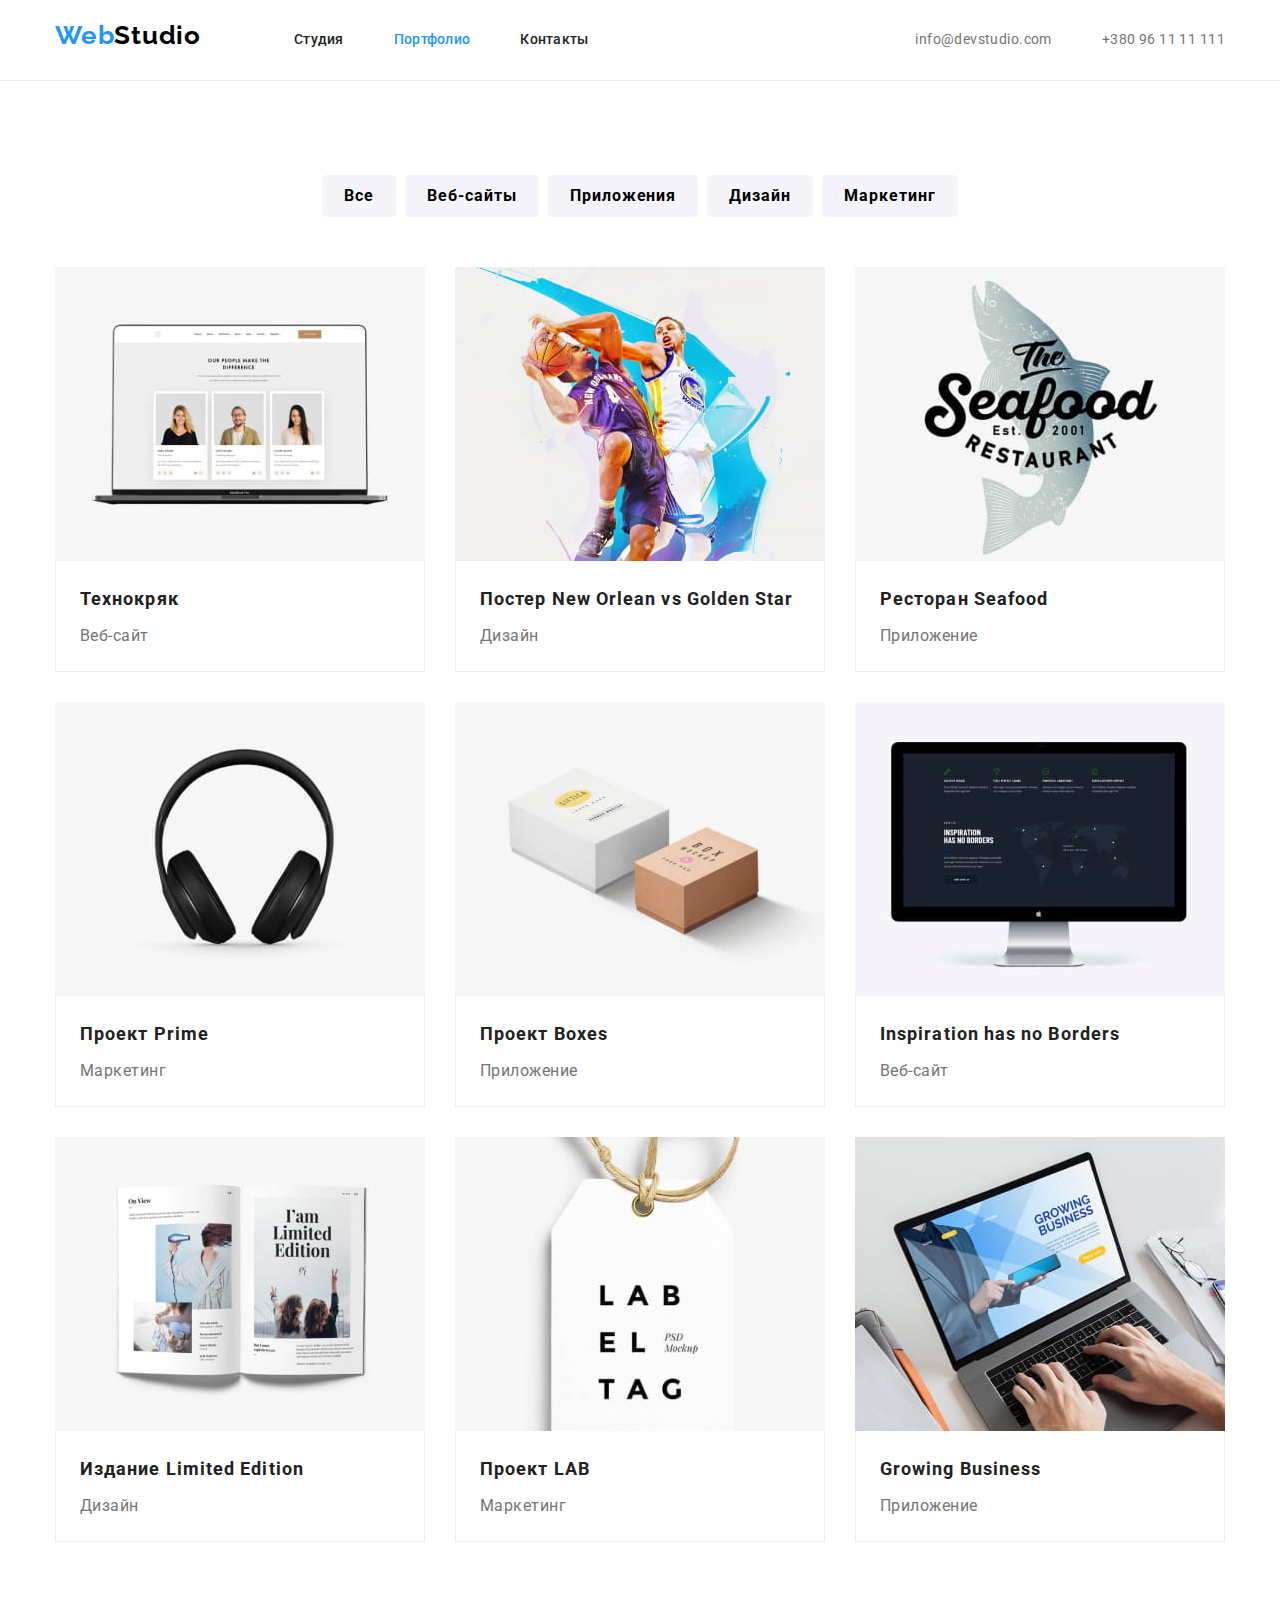
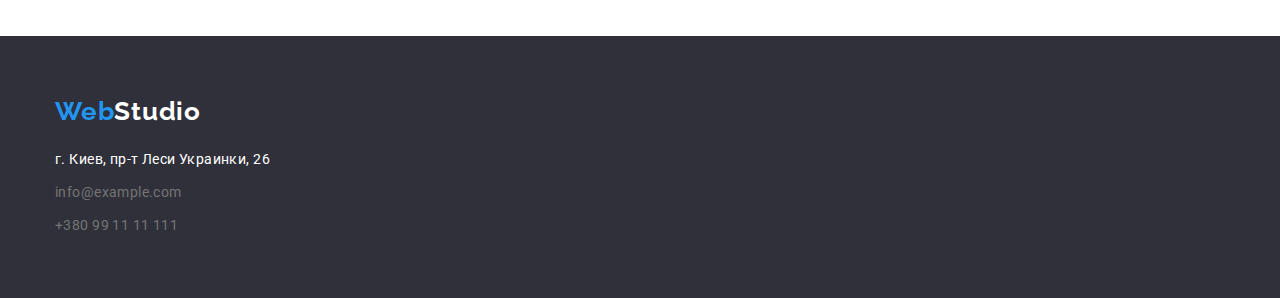
==== portfolio.html @ d559161b "залил проект" ====
<!DOCTYPE html>
<html lang="ru">
  <head>
    <meta charset="UTF-8" />
    <meta http-equiv="X-UA-Compatible" content="IE=edge" />
    <meta name="viewport" content="width=device-width, initial-scale=1.0" />
    <title>WebStudio</title>
    <link rel="preconnect" href="https://fonts.gstatic.com" />
    <link
      href="https://fonts.googleapis.com/css2?family=Raleway:wght@700&family=Roboto:wght@400;500;700;900&display=swap"
      rel="stylesheet"
    />
    <link
      rel="stylesheet"
      href="https://cdnjs.cloudflare.com/ajax/libs/modern-normalize/0.2.0/modern-normalize.min.css"
    />
    <link rel="stylesheet" href="./css/styles.css" />
  </head>
  <body>
    <!--Навигация-->
    <header>
      <div class="container">
        <nav class="navigation">
          <a class="logo-link link" href="./index.html"
            ><span class="blue-logo">Web</span><span class="black-logo">Studio</span></a
          >
          <ul class="nav-list list">
            <li class="nav-item"><a class="nav-link link" href="./index.html">Студия</a></li>
            <li class="nav-item"><a class="nav-link active-portfolio link" href="./portfolio.html">Портфолио</a></li>
            <li class="nav-item"><a class="nav-link link" href="">Контакты</a></li>
          </ul>

          <ul class="contact-list list">
            <li class="contact-item"><a class="link" href="mailto:info@devstudio.com">info@devstudio.com</a></li>
            <li class="contact-item"><a class="link" href="tel:+380961111111">+380 96 11 11 111</a></li>
          </ul>
        </nav>
      </div>
    </header>

    <!-- Портфолио -->
    <main>
      <h1 class="visually-hidden">Портфолио</h1>

      <section class="portfolio-section">
        <div class="container">
          <ul class="portfolio-list list">
            <li class="buttons-item"><button type="button" class="buttons-portfolio button">Все</button></li>
            <li class="buttons-item"><button type="button" class="buttons-portfolio button">Веб-сайты</button></li>
            <li class="buttons-item"><button type="button" class="buttons-portfolio button">Приложения</button></li>
            <li class="buttons-item"><button type="button" class="buttons-portfolio button">Дизайн</button></li>
            <li class="buttons-item"><button type="button" class="buttons-portfolio button">Маркетинг</button></li>
          </ul>

          <ul class="examples-list grid list">
            <li class="grid-item examples-item">
              <a class="examples-link" href=""
                ><img src="./images/portfolio/technocrack.jpg" width="370" alt="Технокряк" />
                <div class="examples-item-block">
                  <h2 class="examples-title title">Технокряк</h2>
                  <p class="element-style">Веб-сайт</p>
                </div>
              </a>
            </li>
            <li class="grid-item examples-item">
              <a class="examples-link" href=""
                ><img src="./images/portfolio/posterneworl.jpg" width="370" alt="Постер New Orlean vs Golden Star" />
                <div class="examples-item-block">
                  <h2 class="examples-title title">Постер New Orlean vs Golden Star</h2>
                  <p class="element-style">Дизайн</p>
                </div>
              </a>
            </li>
            <li class="grid-item examples-item">
              <a class="examples-link" href=""
                ><img src="./images/portfolio/seafood.jpg" width="370" alt="Ресторан Seafood" />
                <div class="examples-item-block">
                  <h2 class="examples-title title">Ресторан Seafood</h2>
                  <p class="element-style">Приложение</p>
                </div>
              </a>
            </li>
            <li class="grid-item examples-item">
              <a class="examples-link" href=""
                ><img src="./images/portfolio/prime.jpg" width="370" alt="Проект Prime" />
                <div class="examples-item-block">
                  <h2 class="examples-title title">Проект Prime</h2>
                  <p class="element-style">Маркетинг</p>
                </div>
              </a>
            </li>
            <li class="grid-item examples-item">
              <a class="examples-link" href=""
                ><img src="./images/portfolio/boxes.jpg" width="370" alt="Проект Boxes" />
                <div class="examples-item-block">
                  <h2 class="examples-title title">Проект Boxes</h2>
                  <p class="element-style">Приложение</p>
                </div>
              </a>
            </li>
            <li class="grid-item examples-item">
              <a class="examples-link" href=""
                ><img src="./images/portfolio/inpiration.jpg" width="370" alt="Inspiration has no Borders" />
                <div class="examples-item-block">
                  <h2 class="examples-title title">Inspiration has no Borders</h2>
                  <p class="element-style">Веб-сайт</p>
                </div>
              </a>
            </li>
            <li class="grid-item examples-item">
              <a class="examples-link" href=""
                ><img src="./images/portfolio/limited.jpg" width="370" alt="Издание Limited Edition" />
                <div class="examples-item-block">
                  <h2 class="examples-title title">Издание Limited Edition</h2>
                  <p class="element-style">Дизайн</p>
                </div>
              </a>
            </li>
            <li class="grid-item examples-item">
              <a class="examples-link" href=""
                ><img src="./images/portfolio/lab.jpg" width="370" alt="Проект LAB" />
                <div class="examples-item-block">
                  <h2 class="examples-title title">Проект LAB</h2>
                  <p class="element-style">Маркетинг</p>
                </div>
              </a>
            </li>
            <li class="grid-item examples-item">
              <a class="examples-link" href=""
                ><img src="./images/portfolio/growing.jpg" width="370" alt="" />
                <div class="examples-item-block">
                  <h2 class="examples-title title">Growing Business</h2>
                  <p class="element-style">Приложение</p>
                </div>
              </a>
            </li>
          </ul>
        </div>
      </section>
    </main>

    <!--Подвал сайта-->
    <footer>
      <div class="container">
        <div class="footer-block">
          <a class="footer-link link" href="./index.html"
            ><span class="blue-logo">Web</span><span class="white-logo">Studio</span></a
          >

          <address class="address">г. Киев, пр-т Леси Украинки, 26</address>

          <ul class="contact-list footer-contacts list">
            <li class="item-contact">
              <a class="link" href="mailto:info@example.com">info@example.com</a>
            </li>
            <li class="item-contact"><a class="link" href="tel:+380991111111">+380 99 11 11 111</a></li>
          </ul>
        </div>
      </div>
    </footer>
  </body>
</html>
---- css/styles.css ----
:root {
  --main-text-color: #757575;
  --title-color: #212121;
  --bg-color: #2f303a;
  --bg-button-color: #f5f4fa;
  --white-color: #ffffff;
  --link-color: #2196f3;
  --logo-black: #000000;
  --examples-border-color: #eeeeee;
  --grid-item: 1;
}

html {
  box-sizing: border-box;
}

*,
*::before,
*::after {
  box-sizing: inherit;
}

body {
  font-weight: 400;
  font-family: 'Roboto', sans-serif;
  font-size: 14px;
  line-height: 1.71;
  letter-spacing: 0.03em;
  color: var(--main-text-color);
}

h1,
h2,
h3,
h4,
h5,
h6,
p {
  margin-top: 0;
}

ul {
  margin-top: 0;
  margin-bottom: 0;
  padding-inline-start: 0;
}

p {
  margin-bottom: 0px;
}

img {
  display: block;
  max-width: 100%;
  height: auto;
}

address {
  font-style: normal;
  color: var(--white-color);
}

.visually-hidden {
  position: absolute !important;
  clip: rect(1px 1px 1px 1px);
  clip: rect(1px, 1px, 1px, 1px);
  padding: 0 !important;
  border: 0 !important;
  height: 1px !important;
  width: 1px !important;
  overflow: hidden;
}

.link {
  text-decoration: none;
  color: inherit;
}

.examples-link {
  text-decoration: none;
  color: inherit;
}

.link:hover,
.link:focus {
  color: var(--link-color);
}

.buttons-portfolio:hover,
.buttons-portfolio:focus {
  background-color: var(--link-color);
  color: var(--white-color);
}

.container {
  width: 1200px;
  padding-right: 15px;
  padding-left: 15px;
  margin-right: auto;
  margin-left: auto;
}

.grid {
  display: flex;
  flex-wrap: wrap;
  margin-left: -30px;
  margin-top: -30px;
}

.grid-item {
  flex-basis: calc((100% - 30px * var(--grid-item)) / var(--grid-item));
  margin-left: 30px;
  margin-top: 30px;
}

.nav-list {
  font-weight: 500;
  line-height: 1.14;
  letter-spacing: 0.02em;
  color: var(--title-color);
}

.active-studio {
  color: var(--link-color);
}

.active-portfolio {
  color: var(--link-color);
}

.main-title {
  display: block;
  margin-bottom: 0px;
  margin-bottom: 30px;
  font-weight: 900;
  font-size: 44px;
  line-height: 1.36;
  text-align: center;
  letter-spacing: 0.06em;
  color: var(--white-color);
}

.whatwe-do-title,
.ourteam-title {
  display: block;
  margin-bottom: 50px;
  font-weight: 700;
  font-size: 36px;
  line-height: 1.16;
  text-align: center;
  letter-spacing: 0.03em;
}

.features-title {
  text-transform: uppercase;
  margin-bottom: 10px;
  font-weight: 700;
  line-height: 1.14;
  letter-spacing: 0.03em;
}

.team-title {
  margin-bottom: 10px;
  font-weight: 500;
  font-size: 16px;
  line-height: 1.18;
  letter-spacing: 0.03em;
}

.examples-title {
  margin-bottom: 4px;
  font-weight: 700;
  font-size: 18px;
  line-height: 2;
  letter-spacing: 0.06em;
}

.title {
  color: var(--title-color);
}

.element-style {
  font-size: 16px;
  line-height: 30px;
  letter-spacing: 0.03em;
}

.button {
  font-weight: 700;
  font-size: 16px;
  line-height: 1.87;
  text-align: center;
  letter-spacing: 0.06em;
  background-color: var(--bg-button-color);
  border-style: none;
  border-radius: 5px;
  font-family: inherit;
  cursor: pointer;
  border: none;
}

.navigation {
  display: flex;
  align-items: baseline;
}

.logo-link {
  display: block;
  margin-right: 93px;
}

.nav-list {
  display: flex;
  align-items: baseline;
}

.nav-item:not(:last-child) {
  margin-right: 50px;
}

.nav-link {
  padding-top: 32px;
  padding-bottom: 32px;
  display: flex;
  margin-bottom: 0px;
}

.contact-list {
  display: flex;
  margin-left: auto;
}

.contact-item:not(:last-child) {
  margin-right: 50px;
}

header {
  border-bottom: 1px solid #ececec;
}

.order-button {
  display: inline-block;
  min-width: 200px;
  padding: 10px 32px;
  background-color: var(--link-color);
  color: var(--white-color);
}

.buttons-portfolio {
  min-width: 73px;
  padding: 6px 22px;
}

.hero-section {
  padding-top: 200px;
  padding-bottom: 200px;
}

.hero-section {
  text-align: center;
}

.hero-section {
  background-color: var(--bg-color);
}

.features-section {
  padding-top: 94px;
}

.features-item {
  --grid-item: 4;
}

.doing-section {
  padding-top: 94px;
  padding-bottom: 94px;
}

.about-item {
  --grid-item: 3;
}

.team-list {
  text-align: center;
}

.team-item {
  --grid-item: 4;
}

.team-section {
  padding-top: 94px;
  padding-bottom: 94px;
  background-color: var(--bg-button-color);
}

.item-block {
  padding: 30px 59px;
}

.footer-link {
  display: block;
  margin-bottom: 20px;
}

.address {
  display: block;
  margin-bottom: 9px;
}

.footer-contacts {
  display: block;
}

.item-contact:not(:last-child) {
  display: block;
  margin-bottom: 9px;
}

.portfolio-section {
  padding-top: 94px;
  padding-bottom: 94px;
}

.portfolio-list {
  display: flex;
  justify-content: center;
  margin-bottom: 50px;
}

.buttons-item:not(:last-child) {
  margin-right: 9px;
}

.examples-item {
  --grid-item: 3;
}

.examples-item-block {
  padding: 20px 24px;
  border-left: 1px solid var(--examples-border-color);
  border-right: 1px solid var(--examples-border-color);
  border-bottom: 1px solid var(--examples-border-color);
}

.blue-logo,
.black-logo,
.white-logo {
  font-family: 'Raleway', sans-serif;
  font-weight: 700;
  font-size: 26px;
  line-height: 1.19;
  letter-spacing: 0.03em;
  color: #2196f3;
}

.black-logo {
  color: var(--logo-black);
}

.white-logo {
  color: var(--white-color);
}

.list {
  list-style: none;
}

footer {
  padding-top: 60px;
  padding-bottom: 60px;
  background-color: var(--bg-color);
}
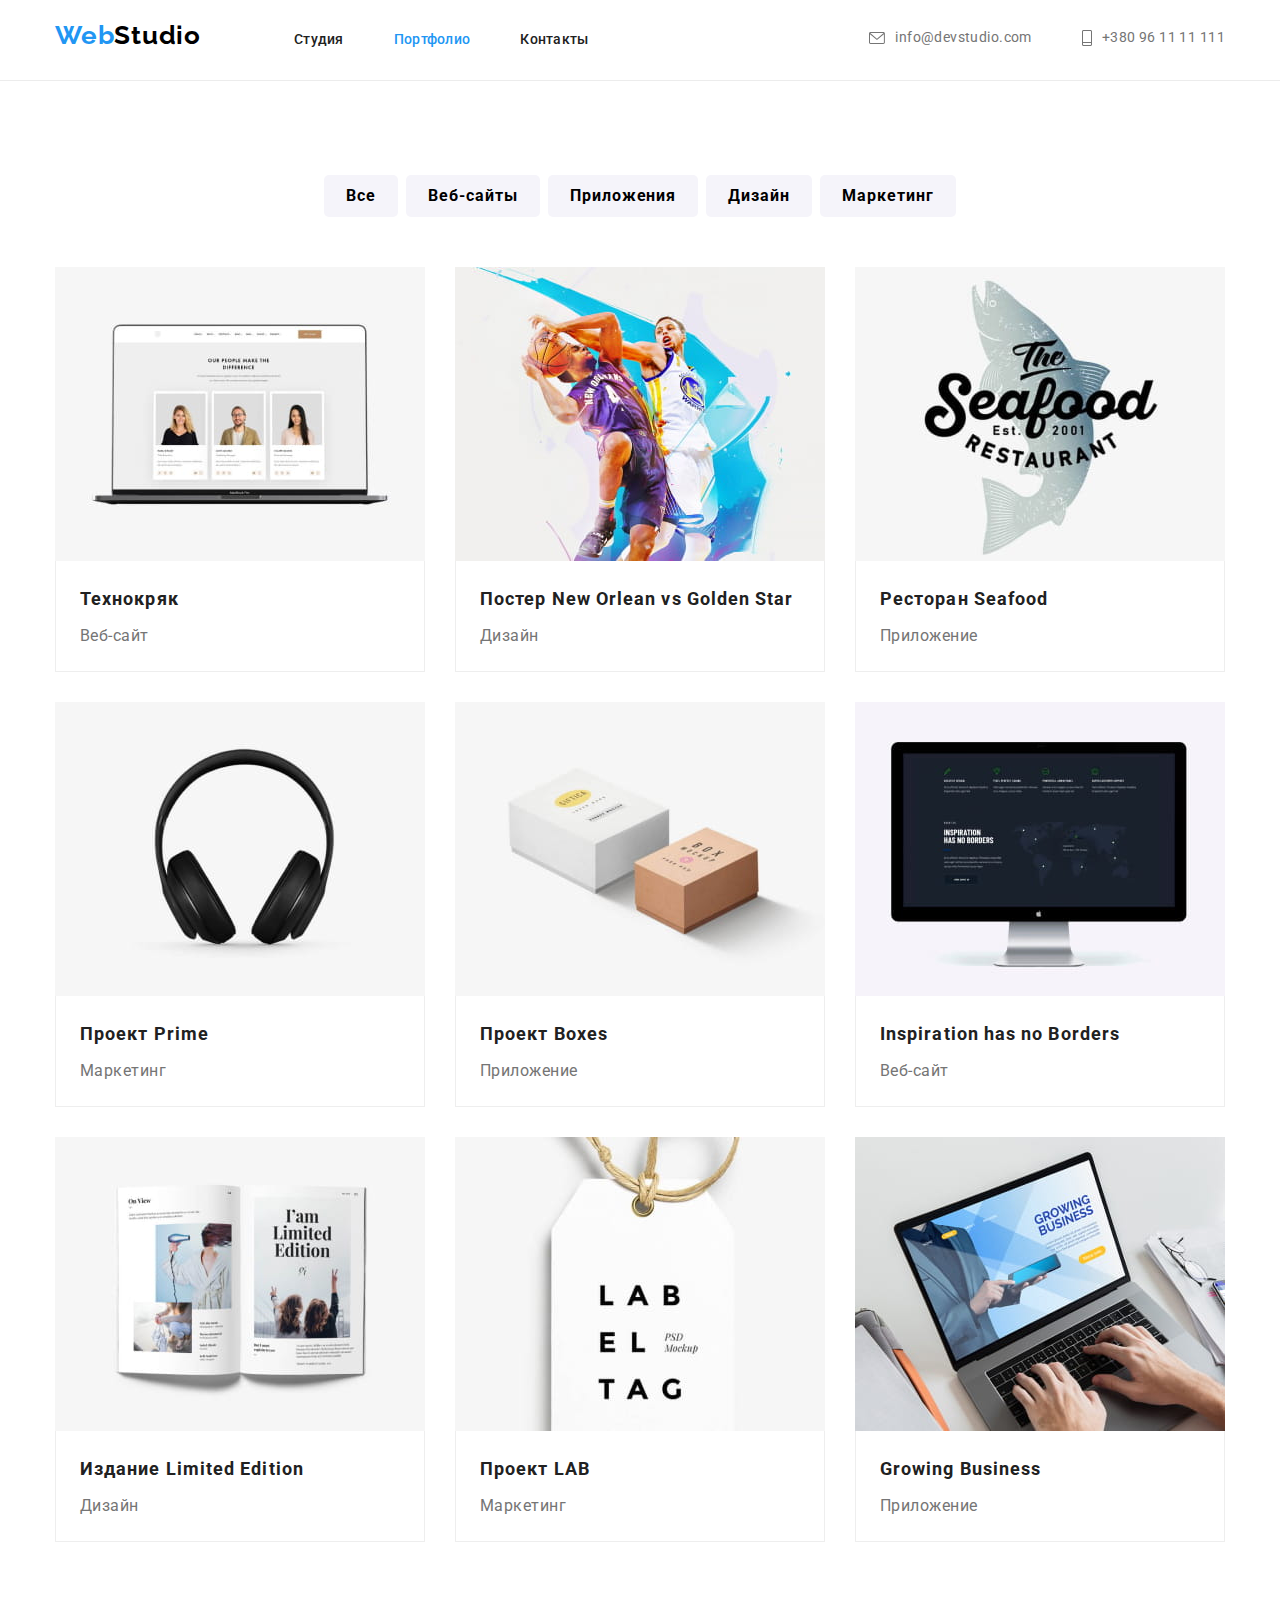
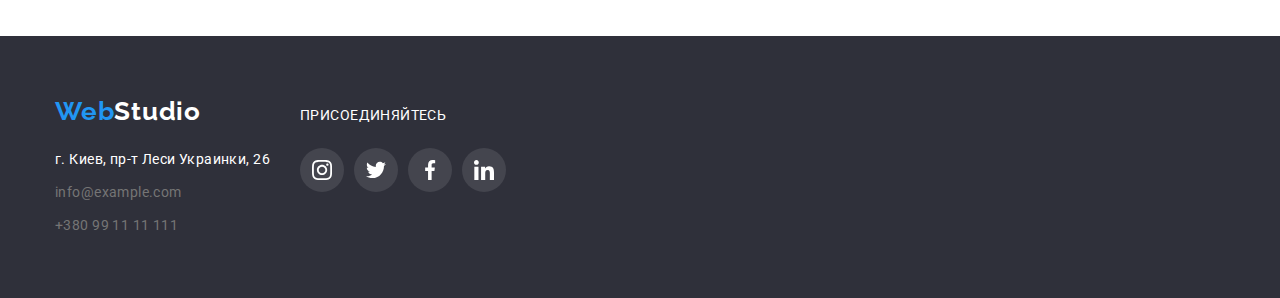
==== commit fbef4056: "добавил иконки для хедера(стилизировал), добавил фон для hero(стилизировал), добавил social иконки д" ====
--- a/portfolio.html
+++ b/portfolio.html
@@ -31,8 +31,22 @@
           </ul>
 
           <ul class="contact-list list">
-            <li class="contact-item"><a class="link" href="mailto:info@devstudio.com">info@devstudio.com</a></li>
-            <li class="contact-item"><a class="link" href="tel:+380961111111">+380 96 11 11 111</a></li>
+            <li class="contact-item">
+              <a class="link icon-link" href="mailto:info@devstudio.com"
+                ><svg class="icon-mail">
+                  <use href="./css/symbol-defs.svg#icon-mail"></use>
+                </svg>
+                info@devstudio.com</a
+              >
+            </li>
+            <li class="contact-item">
+              <a class="link icon-link" href="tel:+380961111111">
+                <svg class="icon-tel icon">
+                  <use href="./css/symbol-defs.svg#icon-telephone"></use>
+                </svg>
+                +380 96 11 11 111</a
+              >
+            </li>
           </ul>
         </nav>
       </div>
@@ -142,19 +156,54 @@
     <!--Подвал сайта-->
     <footer>
       <div class="container">
-        <div class="footer-block">
-          <a class="footer-link link" href="./index.html"
-            ><span class="blue-logo">Web</span><span class="white-logo">Studio</span></a
-          >
-
-          <address class="address">г. Киев, пр-т Леси Украинки, 26</address>
-
-          <ul class="contact-list footer-contacts list">
-            <li class="item-contact">
-              <a class="link" href="mailto:info@example.com">info@example.com</a>
-            </li>
-            <li class="item-contact"><a class="link" href="tel:+380991111111">+380 99 11 11 111</a></li>
-          </ul>
+        <div class="footer-main-block footer-grid">
+          <div class="footer-block-contact footer-grid-item">
+            <a class="footer-link link" href="./index.html"
+              ><span class="blue-logo">Web</span><span class="white-logo">Studio</span></a
+            >
+
+            <address class="address">г. Киев, пр-т Леси Украинки, 26</address>
+
+            <ul class="footer-contacts list">
+              <li class="item-contact">
+                <a class="link" href="mailto:info@example.com">info@example.com</a>
+              </li>
+              <li class="item-contact"><a class="link" href="tel:+380991111111">+380 99 11 11 111</a></li>
+            </ul>
+          </div>
+          <div class="footer-block-social footer-grid-item">
+            <p class="footer-paragraph-style">присоединяйтесь</p>
+            <ul class="list team-icon">
+              <li class="team-icon-item">
+                <a href="" class="team-icon-link">
+                  <svg class="icon">
+                    <use href="./css/symbol-defs.svg#icon-instagram"></use>
+                  </svg>
+                </a>
+              </li>
+              <li class="team-icon-item">
+                <a href="" class="team-icon-link">
+                  <svg class="icon">
+                    <use href="./css/symbol-defs.svg#icon-twitter"></use>
+                  </svg>
+                </a>
+              </li>
+              <li class="team-icon-item">
+                <a href="" class="team-icon-link">
+                  <svg class="icon">
+                    <use href="./css/symbol-defs.svg#icon-facebook"></use>
+                  </svg>
+                </a>
+              </li>
+              <li class="team-icon-item">
+                <a href="" class="team-icon-link">
+                  <svg class="icon">
+                    <use href="./css/symbol-defs.svg#icon-linkedin"></use>
+                  </svg>
+                </a>
+              </li>
+            </ul>
+          </div>
         </div>
       </div>
     </footer>
--- a/css/styles.css
+++ b/css/styles.css
@@ -7,6 +7,7 @@
   --link-color: #2196f3;
   --logo-black: #000000;
   --examples-border-color: #eeeeee;
+  --clients-border-color: #afb1b8;
   --grid-item: 1;
 }
 
@@ -141,7 +142,8 @@
 }
 
 .whatwe-do-title,
-.ourteam-title {
+.ourteam-title,
+.clients-title {
   display: block;
   margin-bottom: 50px;
   font-weight: 700;
@@ -157,6 +159,34 @@
   font-weight: 700;
   line-height: 1.14;
   letter-spacing: 0.03em;
+}
+
+.features-item::before {
+  display: block;
+  content: '';
+  height: 120px;
+  background-size: contain;
+  background-repeat: no-repeat;
+  background-position: center;
+  background-size: 70px 70px;
+  background-color: var(--bg-button-color);
+  margin-bottom: 30px;
+}
+
+.features-item:nth-child(1)::before {
+  background-image: url(../images/svg/antenna.svg);
+}
+
+.features-item:nth-child(2)::before {
+  background-image: url(../images/svg/astronaut.svg);
+}
+
+.features-item:nth-child(3)::before {
+  background-image: url(../images/svg/clock.svg);
+}
+
+.features-item:nth-child(4)::before {
+  background-image: url(../images/svg/diagram.svg);
 }
 
 .team-title {
@@ -228,6 +258,32 @@
 .contact-list {
   display: flex;
   margin-left: auto;
+  align-items: center;
+}
+
+.icon-link {
+  display: flex;
+  align-items: center;
+  border: none;
+}
+
+.icon-link:hover,
+.icon-link:focus {
+  stroke: currentColor;
+}
+
+.icon-mail {
+  width: 16px;
+  height: 12px;
+  margin-right: 10px;
+  fill: currentColor;
+}
+
+.icon-tel {
+  width: 10px;
+  height: 16px;
+  margin-right: 10px;
+  fill: currentColor;
 }
 
 .contact-item:not(:last-child) {
@@ -254,6 +310,13 @@
 .hero-section {
   padding-top: 200px;
   padding-bottom: 200px;
+  max-width: 1600px;
+  height: 600px;
+
+  background-image: linear-gradient(rgba(47, 48, 58, 0.4), rgba(47, 48, 58, 0.4)), url('../images/studio/heroback.jpg');
+  background-repeat: no-repeat;
+  background-size: cover;
+  background-position: top left;
 }
 
 .hero-section {
@@ -277,6 +340,11 @@
   padding-bottom: 94px;
 }
 
+.clients-section {
+  padding-top: 94px;
+  padding-bottom: 94px;
+}
+
 .about-item {
   --grid-item: 3;
 }
@@ -286,7 +354,13 @@
 }
 
 .team-item {
+  box-shadow: 0px 1px 3px rgba(0, 0, 0, 0.12), 0px 1px 1px rgba(0, 0, 0, 0.14), 0px 2px 1px rgba(0, 0, 0, 0.2);
+  border-radius: 0px 0px 4px 4px;
   --grid-item: 4;
+}
+
+.clients-icon-item {
+  --grid-item: 6;
 }
 
 .team-section {
@@ -295,8 +369,98 @@
   background-color: var(--bg-button-color);
 }
 
+.team-section .team-icon-link {
+  fill: var(--main-text-color);
+}
+
+.team-icon {
+  margin-top: 16px;
+  display: flex;
+}
+
+.team-icon-link .icon {
+  width: 20px;
+  height: 20px;
+}
+
+.team-icon-link {
+  display: flex;
+  border-radius: 50%;
+  justify-content: center;
+  align-items: center;
+  width: 44px;
+  height: 44px;
+}
+
+.team-icon-link:hover,
+.team-icon-link:focus {
+  background-color: var(--link-color);
+}
+
+.team-icon-link:hover .icon,
+.team-icon-link:focus .icon {
+  fill: var(--white-color);
+}
+
+.team-icon-item:not(:last-child) {
+  margin-right: 10px;
+}
+
 .item-block {
-  padding: 30px 59px;
+  padding: 30px 32px;
+}
+
+.clients-icon-link {
+  display: flex;
+  border: 1px solid var(--clients-border-color);
+  border-radius: 4px;
+  width: 170px;
+  height: 90px;
+  align-items: center;
+  justify-content: center;
+}
+
+.clients-icon-link:hover,
+.clients-icon-link:focus {
+  border: 1px solid var(--link-color);
+}
+
+.clients-icon-link .icon {
+  fill: currentColor;
+}
+
+.clients-icon-link .icon-logo1 {
+  width: 44px;
+  height: 49px;
+}
+
+.clients-icon-link .icon-logo2 {
+  width: 40px;
+  height: 52px;
+}
+
+.clients-icon-link .icon-logo3 {
+  width: 41px;
+  height: 43px;
+}
+
+.clients-icon-link .icon-logo4 {
+  width: 80px;
+  height: 42px;
+}
+
+.clients-icon-link .icon-logo5 {
+  width: 59px;
+  height: 47px;
+}
+
+.clients-icon-link .icon-logo6 {
+  width: 88px;
+  height: 45px;
+}
+
+.footer-social-icon .icon {
+  font: var(--white-color);
 }
 
 .footer-link {
@@ -311,11 +475,37 @@
 
 .footer-contacts {
   display: block;
+  margin-left: auto;
+  align-items: center;
+}
+
+.footer-paragraph-style {
+  color: var(--white-color);
+  font-weight: 700px;
+  text-transform: uppercase;
+  margin-bottom: 20px;
 }
 
 .item-contact:not(:last-child) {
   display: block;
   margin-bottom: 9px;
+}
+
+.team-icon a {
+  color: var(--white-color);
+}
+
+footer .team-icon-link {
+  background-color: rgba(255, 255, 255, 0.1);
+}
+
+footer .team-icon-link:hover,
+footer .team-icon-link:focus {
+  background-color: var(--link-color);
+}
+
+footer .team-icon-link .icon {
+  fill: currentColor;
 }
 
 .portfolio-section {
@@ -330,11 +520,25 @@
 }
 
 .buttons-item:not(:last-child) {
-  margin-right: 9px;
+  margin-right: 8px;
 }
 
 .examples-item {
   --grid-item: 3;
+}
+
+.footer-grid-item {
+  margin-right: 30px;
+  align-self: baseline;
+}
+
+.footer-grid {
+  display: flex;
+  flex-basis: calc((100% - 30px) / 2);
+}
+
+.examples-item:hover {
+  box-shadow: 0px 1px 1px rgba(0, 0, 0, 0.12), 0px 4px 4px rgba(0, 0, 0, 0.06), 1px 4px 6px rgba(0, 0, 0, 0.16);
 }
 
 .examples-item-block {
